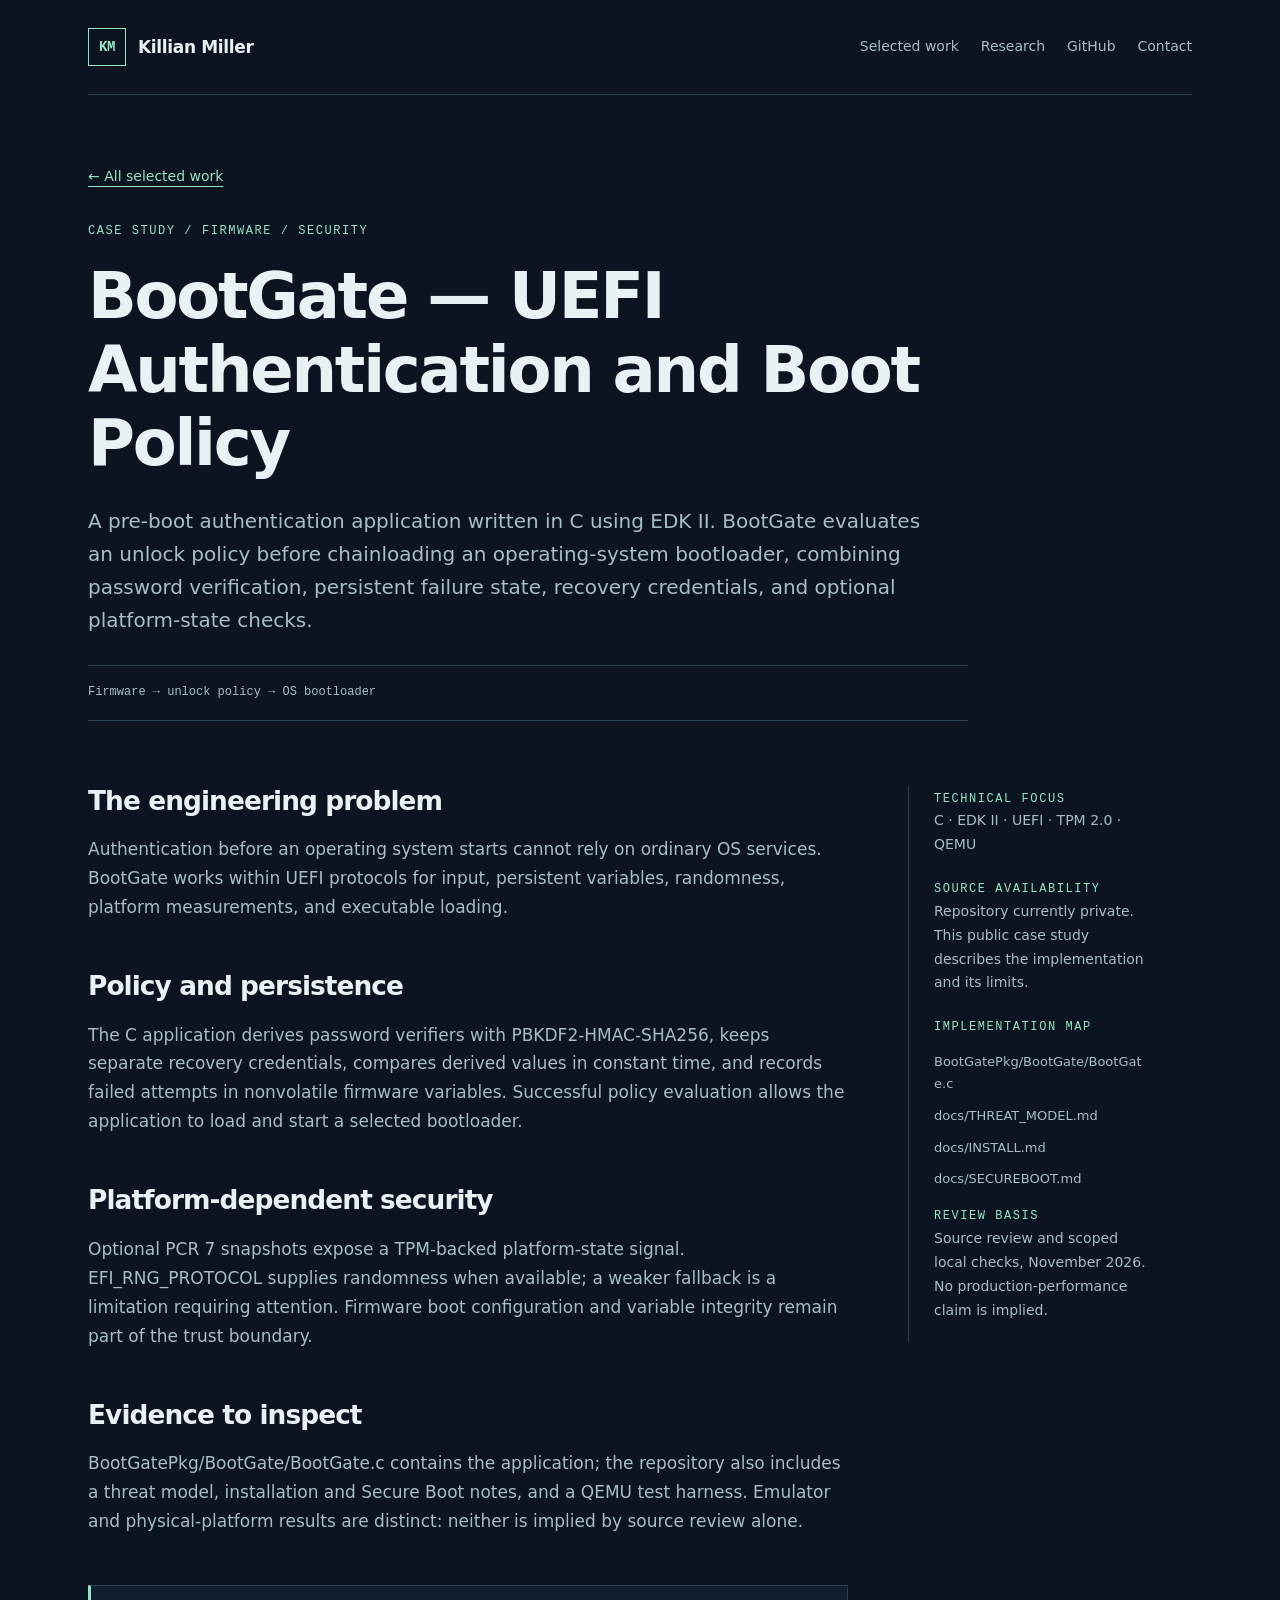
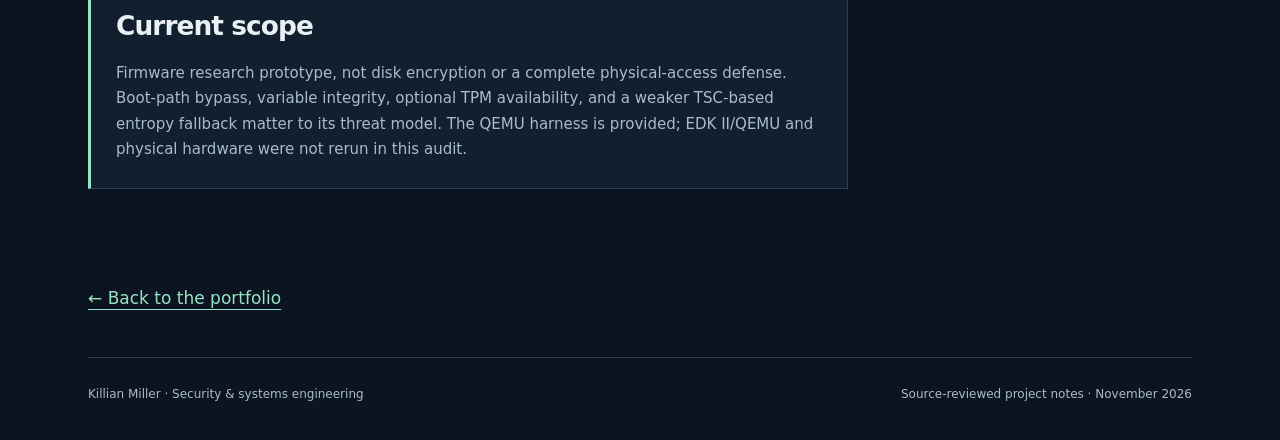
==== projects/bootgate/index.html @ ea05d0ed "Present technical architecture, evidence, and project scope" ====
<!doctype html>
<html lang="en"><head><meta charset="utf-8"><meta name="viewport" content="width=device-width, initial-scale=1"><title>BootGate — UEFI Authentication and Boot Policy | Killian Miller</title><meta name="description" content="UEFI pre-boot authentication research with PBKDF2, persistent lockout state, recovery credentials, and optional TPM PCR checks."><meta name="theme-color" content="#0b1420"><link rel="canonical" href="https://kmiller.dev/projects/bootgate/"><meta property="og:type" content="website"><meta property="og:title" content="BootGate — UEFI Authentication and Boot Policy | Killian Miller"><meta property="og:description" content="UEFI pre-boot authentication research with PBKDF2, persistent lockout state, recovery credentials, and optional TPM PCR checks."><meta property="og:url" content="https://kmiller.dev/projects/bootgate/"><link rel="icon" href="/favicon.svg" type="image/svg+xml"><link rel="stylesheet" href="/styles.css"></head>
<body><a class="skip" href="#main">Skip to content</a><div class="wrap"><header class="top"><a class="brand" href="/" aria-label="Killian Miller home"><span class="mark" aria-hidden="true">KM</span>Killian Miller</a><nav class="nav" aria-label="Main navigation"><a href="/#work">Selected work</a><a href="/#research">Research</a><a href="https://github.com/KillianM00">GitHub</a><a href="/#contact">Contact</a></nav></header><main id="main"><header class="article-head"><a class="back" href="/#work">← All selected work</a><p class="eyebrow" style="margin-top:32px">Case study / Firmware / security</p><h1>BootGate — UEFI Authentication and Boot Policy</h1><p class="lede">A pre-boot authentication application written in C using EDK II. BootGate evaluates an unlock policy before chainloading an operating-system bootloader, combining password verification, persistent failure state, recovery credentials, and optional platform-state checks.</p><div class="flow">Firmware → unlock policy → OS bootloader</div></header><div class="article-layout"><article class="article-body"><section><h2>The engineering problem</h2><p>Authentication before an operating system starts cannot rely on ordinary OS services. BootGate works within UEFI protocols for input, persistent variables, randomness, platform measurements, and executable loading.</p></section><section><h2>Policy and persistence</h2><p>The C application derives password verifiers with PBKDF2-HMAC-SHA256, keeps separate recovery credentials, compares derived values in constant time, and records failed attempts in nonvolatile firmware variables. Successful policy evaluation allows the application to load and start a selected bootloader.</p></section><section><h2>Platform-dependent security</h2><p>Optional PCR 7 snapshots expose a TPM-backed platform-state signal. EFI_RNG_PROTOCOL supplies randomness when available; a weaker fallback is a limitation requiring attention. Firmware boot configuration and variable integrity remain part of the trust boundary.</p></section><section><h2>Evidence to inspect</h2><p>BootGatePkg/BootGate/BootGate.c contains the application; the repository also includes a threat model, installation and Secure Boot notes, and a QEMU test harness. Emulator and physical-platform results are distinct: neither is implied by source review alone.</p></section><div class="scope"><h2>Current scope</h2><p>Firmware research prototype, not disk encryption or a complete physical-access defense. Boot-path bypass, variable integrity, optional TPM availability, and a weaker TSC-based entropy fallback matter to its threat model. The QEMU harness is provided; EDK II/QEMU and physical hardware were not rerun in this audit.</p></div></article><aside class="article-aside" aria-label="Project facts"><span class="label">Technical focus</span><p>C · EDK II · UEFI · TPM 2.0 · QEMU</p><span class="label">Source availability</span><p>Repository currently private. This public case study describes the implementation and its limits.</p><span class="label">Implementation map</span><ul><li>BootGatePkg/BootGate/BootGate.c</li><li>docs/THREAT_MODEL.md</li><li>docs/INSTALL.md</li><li>docs/SECUREBOOT.md</li></ul><span class="label">Review basis</span><p>Source review and scoped local checks, November 2026. No production-performance claim is implied.</p></aside></div><p class="case-footer"><a href="/#work">← Back to the portfolio</a></p></main><footer class="footer"><span>Killian Miller · Security &amp; systems engineering</span><span>Source-reviewed project notes · November 2026</span></footer></div></body></html>
---- styles.css ----
:root{color-scheme:dark;--bg:#0b1420;--panel:#111f2e;--panel2:#152637;--ink:#eaf1f5;--muted:#a9bccb;--line:#2b4052;--accent:#98e3c3;--max:1160px}
*{box-sizing:border-box}html{scroll-behavior:smooth;scroll-padding-top:2rem}body{margin:0;background:var(--bg);color:var(--ink);font:17px/1.7 system-ui,-apple-system,BlinkMacSystemFont,"Segoe UI",sans-serif}a{color:var(--accent);text-decoration-thickness:1px;text-underline-offset:5px}a:hover{color:#fff}a:focus-visible{outline:3px solid var(--accent);outline-offset:6px;border-radius:2px}p{margin:0 0 1.2rem}h1,h2,h3{line-height:1.15;letter-spacing:-.035em;margin:0 0 1.2rem;font-weight:650}h1{font-size:clamp(3.1rem,6.7vw,5.7rem)}h2{font-size:clamp(2rem,3.6vw,3rem)}h3{font-size:1.65rem}ul{padding-left:1.3rem}li+li{margin-top:.6rem}.wrap{max-width:var(--max);margin:auto;padding:0 28px}.skip{position:absolute;top:-100px;left:20px;background:var(--accent);color:var(--bg);padding:12px;z-index:2}.skip:focus{top:12px}.top{display:flex;justify-content:space-between;align-items:center;gap:24px;padding:28px 0;border-bottom:1px solid var(--line)}.brand{display:flex;align-items:center;gap:12px;font-weight:650;color:var(--ink);text-decoration:none;letter-spacing:-.02em}.mark{display:grid;place-items:center;width:38px;height:38px;border:1px solid var(--accent);color:var(--accent);font:600 14px ui-monospace,monospace}.nav{display:flex;flex-wrap:wrap;gap:22px;font-size:14px}.nav a{color:var(--muted);text-decoration:none}.eyebrow,.number,.label{font:500 12px/1.6 ui-monospace,SFMono-Regular,Consolas,monospace;text-transform:uppercase;letter-spacing:.13em;color:var(--accent)}.hero{padding:88px 0 76px;display:grid;grid-template-columns:1fr 300px;gap:56px;align-items:center}.hero h1 span{color:var(--accent)}.lede{font-size:20px;line-height:1.65;max-width:690px;color:var(--muted);margin:24px 0 28px}.actions{display:flex;gap:24px;align-items:center;flex-wrap:wrap;font-size:15px}.button{display:inline-block;background:var(--accent);color:var(--bg);padding:11px 20px;text-decoration:none;border-radius:4px;font-weight:650}.button:hover{background:#c1f5dd;color:var(--bg)}.focus{border-left:1px solid var(--line);padding:10px 0 10px 28px}.focus p{font-size:14px;color:var(--muted);margin:16px 0 0}.focus strong{color:var(--ink);display:block;font-size:16px;font-weight:550}.strip{display:flex;gap:12px 30px;flex-wrap:wrap;padding:20px 0;border-top:1px solid var(--line);border-bottom:1px solid var(--line);font:13px/1.5 ui-monospace,monospace;color:var(--muted)}section{padding:70px 0 0}.section-top{display:flex;justify-content:space-between;align-items:end;gap:30px;margin-bottom:30px}.section-top h2{margin:8px 0 0}.section-top p{font-size:14px;max-width:320px;color:var(--muted);margin:0}.projects{display:grid;grid-template-columns:1fr 1fr;gap:20px}.card{background:var(--panel);border:1px solid var(--line);padding:30px;display:flex;flex-direction:column;border-radius:6px}.card-top{display:flex;justify-content:space-between;gap:12px;align-items:center;margin-bottom:28px}.pill{font:11px/1.4 ui-monospace,monospace;color:var(--muted);border:1px solid var(--line);border-radius:20px;padding:5px 9px}.card h3{margin-bottom:12px}.card p{color:var(--muted);font-size:15px}.card .stack{font:12px/1.8 ui-monospace,monospace;color:var(--accent);margin:7px 0 25px}.card .more{margin-top:auto;font-size:14px;font-weight:550}.flow{font:12px/1.8 ui-monospace,monospace;color:var(--muted);padding:16px 0;margin-bottom:23px;border-top:1px solid var(--line);border-bottom:1px solid var(--line)}.split{display:grid;grid-template-columns:1fr 1fr;gap:20px}.small{background:transparent;padding:26px}.small h3{font-size:1.35rem}.feature{display:grid;grid-template-columns:1fr 1fr;gap:40px;padding:36px;border:1px solid var(--line);border-radius:6px;background:linear-gradient(115deg,#142a30,var(--panel));align-items:center}.feature p{color:var(--muted);font-size:15px}.feature h3{font-size:2rem}.evidence{padding:22px;border-left:2px solid var(--accent);background:var(--bg)}.evidence p{margin:10px 0 0}.list{border-top:1px solid var(--line)}.row{display:grid;grid-template-columns:220px 1fr 80px;gap:26px;padding:23px 0;border-bottom:1px solid var(--line);align-items:baseline}.row strong{font-size:16px;font-weight:600}.row p{margin:0;color:var(--muted);font-size:14px}.row a{font-size:14px}.research{display:grid;grid-template-columns:1fr 1.5fr;gap:50px;border-top:1px solid var(--line);margin-top:70px;padding-top:42px}.research p{font-size:15px;color:var(--muted)}.contact{padding:65px 0}.contact h2{font-size:2.4rem}.footer{display:flex;justify-content:space-between;gap:20px;flex-wrap:wrap;border-top:1px solid var(--line);padding:26px 0 35px;font-size:12px;color:var(--muted)}.article-head{padding:66px 0 42px;max-width:880px}.article-head h1{font-size:clamp(2.5rem,5vw,4.5rem);margin-top:18px}.article-head .lede{max-width:850px}.article-layout{display:grid;grid-template-columns:minmax(0,760px) 240px;gap:60px;align-items:start}.article-body section{padding:0 0 30px}.article-body h2{font-size:1.65rem}.article-body p{color:var(--muted);font-size:17px}.article-aside{border-left:1px solid var(--line);padding-left:25px;font-size:14px}.article-aside p{color:var(--muted)}.article-aside ul{list-style:none;padding:0;color:var(--muted);font-size:13px;overflow-wrap:anywhere}.scope{border:1px solid var(--line);border-left:3px solid var(--accent);padding:25px;background:var(--panel);margin:0 0 50px}.scope p{margin:0;font-size:15px}.back{font-size:14px}.case-footer{margin:45px 0}.article-body strong{color:var(--ink)}
@media(max-width:850px){.hero{grid-template-columns:1fr;padding:60px 0;gap:35px}.focus{display:grid;grid-template-columns:1fr 1fr;gap:15px}.focus .label{grid-column:1/-1}.focus p{margin:0}.article-layout{grid-template-columns:1fr;gap:20px}.article-aside{border-left:0;border-top:1px solid var(--line);padding:25px 0}.row{grid-template-columns:180px 1fr 65px;gap:18px}.research{gap:30px}}
@media(max-width:600px){.wrap{padding:0 20px}.top{align-items:flex-start;flex-direction:column;gap:18px}.nav{gap:20px}.hero{padding:46px 0}.hero h1{font-size:3rem}.lede{font-size:18px}.focus{padding-left:20px}.projects,.split,.feature,.research{grid-template-columns:1fr}.section-top{align-items:start;flex-direction:column;gap:15px}.section-top p{max-width:100%}.card{padding:24px}.feature{padding:25px;gap:12px}.row{grid-template-columns:1fr 70px;gap:8px}.row p{grid-column:1;grid-row:2}.row a{grid-column:2;grid-row:1}.research{gap:15px}section{padding-top:52px}.contact h2{font-size:2rem}.article-head{padding-top:45px}.article-head h1{font-size:2.5rem}}
@media(prefers-reduced-motion:reduce){html{scroll-behavior:auto}}
@media print{body{background:white;color:#18232d;font-size:11pt}.nav,.actions,.skip,.case-footer{display:none}.wrap{max-width:none;padding:0}.hero{padding:20px 0;grid-template-columns:1fr}.focus{display:none}.card,.feature,.scope,.evidence{background:white;color:#18232d;break-inside:avoid}.card p,.lede,.row p,.research p,.article-body p,.article-aside p,.scope p,.label,.eyebrow,.number,.flow,.stack,.pill,.strip{color:#344a56!important}a{color:#175b47}.projects{gap:15px}.card{padding:18px}section{padding-top:30px}.article-layout{display:block}.article-aside{border:0}.top{padding:10px 0}.footer{color:#344a56}}
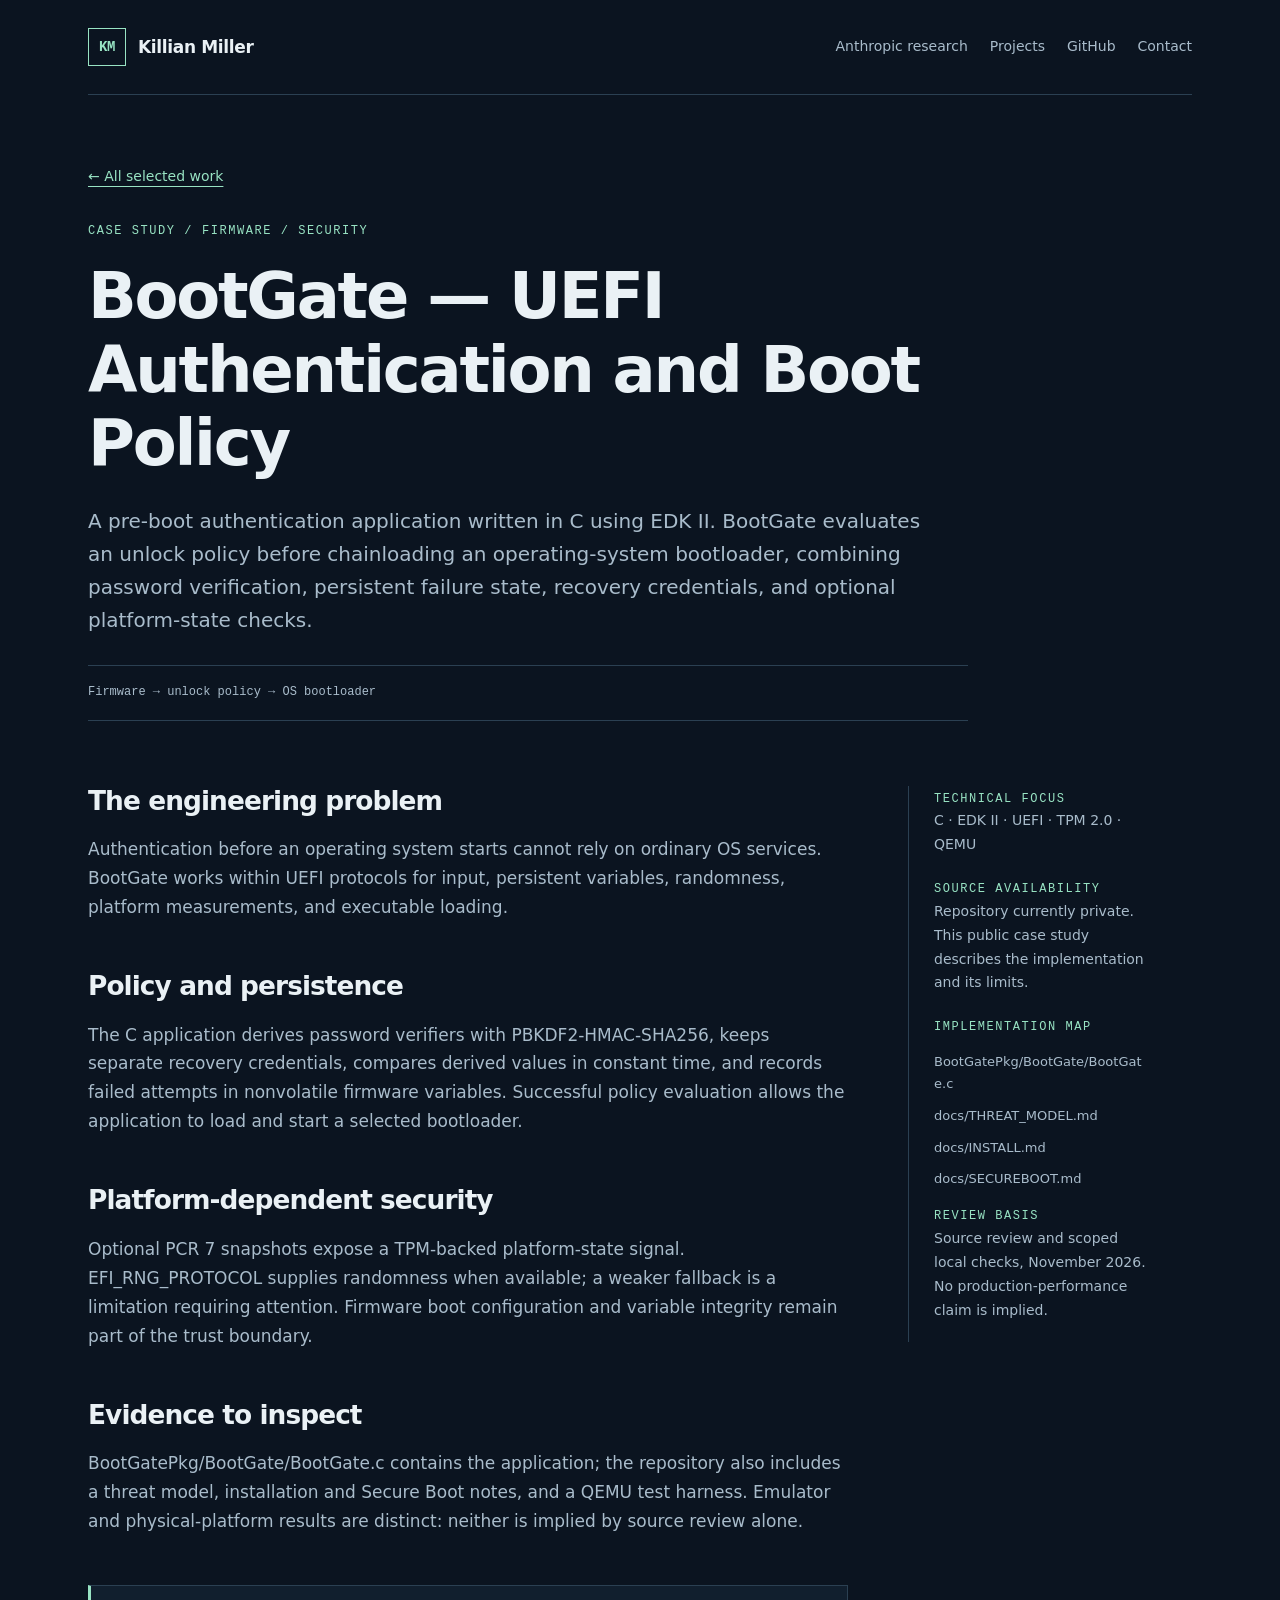
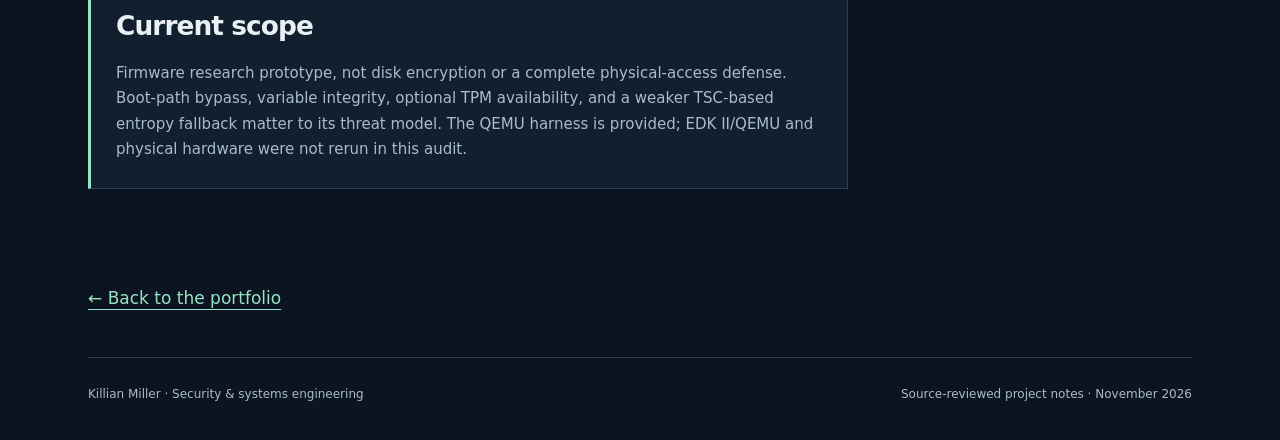
==== commit b015c188: "Feature independent Anthropic security research and disclosure outcome" ====
--- a/projects/bootgate/index.html
+++ b/projects/bootgate/index.html
@@ -1,3 +1,3 @@
 <!doctype html>
 <html lang="en"><head><meta charset="utf-8"><meta name="viewport" content="width=device-width, initial-scale=1"><title>BootGate — UEFI Authentication and Boot Policy | Killian Miller</title><meta name="description" content="UEFI pre-boot authentication research with PBKDF2, persistent lockout state, recovery credentials, and optional TPM PCR checks."><meta name="theme-color" content="#0b1420"><link rel="canonical" href="https://kmiller.dev/projects/bootgate/"><meta property="og:type" content="website"><meta property="og:title" content="BootGate — UEFI Authentication and Boot Policy | Killian Miller"><meta property="og:description" content="UEFI pre-boot authentication research with PBKDF2, persistent lockout state, recovery credentials, and optional TPM PCR checks."><meta property="og:url" content="https://kmiller.dev/projects/bootgate/"><link rel="icon" href="/favicon.svg" type="image/svg+xml"><link rel="stylesheet" href="/styles.css"></head>
-<body><a class="skip" href="#main">Skip to content</a><div class="wrap"><header class="top"><a class="brand" href="/" aria-label="Killian Miller home"><span class="mark" aria-hidden="true">KM</span>Killian Miller</a><nav class="nav" aria-label="Main navigation"><a href="/#work">Selected work</a><a href="/#research">Research</a><a href="https://github.com/KillianM00">GitHub</a><a href="/#contact">Contact</a></nav></header><main id="main"><header class="article-head"><a class="back" href="/#work">← All selected work</a><p class="eyebrow" style="margin-top:32px">Case study / Firmware / security</p><h1>BootGate — UEFI Authentication and Boot Policy</h1><p class="lede">A pre-boot authentication application written in C using EDK II. BootGate evaluates an unlock policy before chainloading an operating-system bootloader, combining password verification, persistent failure state, recovery credentials, and optional platform-state checks.</p><div class="flow">Firmware → unlock policy → OS bootloader</div></header><div class="article-layout"><article class="article-body"><section><h2>The engineering problem</h2><p>Authentication before an operating system starts cannot rely on ordinary OS services. BootGate works within UEFI protocols for input, persistent variables, randomness, platform measurements, and executable loading.</p></section><section><h2>Policy and persistence</h2><p>The C application derives password verifiers with PBKDF2-HMAC-SHA256, keeps separate recovery credentials, compares derived values in constant time, and records failed attempts in nonvolatile firmware variables. Successful policy evaluation allows the application to load and start a selected bootloader.</p></section><section><h2>Platform-dependent security</h2><p>Optional PCR 7 snapshots expose a TPM-backed platform-state signal. EFI_RNG_PROTOCOL supplies randomness when available; a weaker fallback is a limitation requiring attention. Firmware boot configuration and variable integrity remain part of the trust boundary.</p></section><section><h2>Evidence to inspect</h2><p>BootGatePkg/BootGate/BootGate.c contains the application; the repository also includes a threat model, installation and Secure Boot notes, and a QEMU test harness. Emulator and physical-platform results are distinct: neither is implied by source review alone.</p></section><div class="scope"><h2>Current scope</h2><p>Firmware research prototype, not disk encryption or a complete physical-access defense. Boot-path bypass, variable integrity, optional TPM availability, and a weaker TSC-based entropy fallback matter to its threat model. The QEMU harness is provided; EDK II/QEMU and physical hardware were not rerun in this audit.</p></div></article><aside class="article-aside" aria-label="Project facts"><span class="label">Technical focus</span><p>C · EDK II · UEFI · TPM 2.0 · QEMU</p><span class="label">Source availability</span><p>Repository currently private. This public case study describes the implementation and its limits.</p><span class="label">Implementation map</span><ul><li>BootGatePkg/BootGate/BootGate.c</li><li>docs/THREAT_MODEL.md</li><li>docs/INSTALL.md</li><li>docs/SECUREBOOT.md</li></ul><span class="label">Review basis</span><p>Source review and scoped local checks, November 2026. No production-performance claim is implied.</p></aside></div><p class="case-footer"><a href="/#work">← Back to the portfolio</a></p></main><footer class="footer"><span>Killian Miller · Security &amp; systems engineering</span><span>Source-reviewed project notes · November 2026</span></footer></div></body></html>
+<body><a class="skip" href="#main">Skip to content</a><div class="wrap"><header class="top"><a class="brand" href="/" aria-label="Killian Miller home"><span class="mark" aria-hidden="true">KM</span>Killian Miller</a><nav class="nav" aria-label="Main navigation"><a href="/#research">Anthropic research</a><a href="/#work">Projects</a><a href="https://github.com/KillianM00">GitHub</a><a href="/#contact">Contact</a></nav></header><main id="main"><header class="article-head"><a class="back" href="/#work">← All selected work</a><p class="eyebrow" style="margin-top:32px">Case study / Firmware / security</p><h1>BootGate — UEFI Authentication and Boot Policy</h1><p class="lede">A pre-boot authentication application written in C using EDK II. BootGate evaluates an unlock policy before chainloading an operating-system bootloader, combining password verification, persistent failure state, recovery credentials, and optional platform-state checks.</p><div class="flow">Firmware → unlock policy → OS bootloader</div></header><div class="article-layout"><article class="article-body"><section><h2>The engineering problem</h2><p>Authentication before an operating system starts cannot rely on ordinary OS services. BootGate works within UEFI protocols for input, persistent variables, randomness, platform measurements, and executable loading.</p></section><section><h2>Policy and persistence</h2><p>The C application derives password verifiers with PBKDF2-HMAC-SHA256, keeps separate recovery credentials, compares derived values in constant time, and records failed attempts in nonvolatile firmware variables. Successful policy evaluation allows the application to load and start a selected bootloader.</p></section><section><h2>Platform-dependent security</h2><p>Optional PCR 7 snapshots expose a TPM-backed platform-state signal. EFI_RNG_PROTOCOL supplies randomness when available; a weaker fallback is a limitation requiring attention. Firmware boot configuration and variable integrity remain part of the trust boundary.</p></section><section><h2>Evidence to inspect</h2><p>BootGatePkg/BootGate/BootGate.c contains the application; the repository also includes a threat model, installation and Secure Boot notes, and a QEMU test harness. Emulator and physical-platform results are distinct: neither is implied by source review alone.</p></section><div class="scope"><h2>Current scope</h2><p>Firmware research prototype, not disk encryption or a complete physical-access defense. Boot-path bypass, variable integrity, optional TPM availability, and a weaker TSC-based entropy fallback matter to its threat model. The QEMU harness is provided; EDK II/QEMU and physical hardware were not rerun in this audit.</p></div></article><aside class="article-aside" aria-label="Project facts"><span class="label">Technical focus</span><p>C · EDK II · UEFI · TPM 2.0 · QEMU</p><span class="label">Source availability</span><p>Repository currently private. This public case study describes the implementation and its limits.</p><span class="label">Implementation map</span><ul><li>BootGatePkg/BootGate/BootGate.c</li><li>docs/THREAT_MODEL.md</li><li>docs/INSTALL.md</li><li>docs/SECUREBOOT.md</li></ul><span class="label">Review basis</span><p>Source review and scoped local checks, November 2026. No production-performance claim is implied.</p></aside></div><p class="case-footer"><a href="/#work">← Back to the portfolio</a></p></main><footer class="footer"><span>Killian Miller · Security &amp; systems engineering</span><span>Source-reviewed project notes · November 2026</span></footer></div></body></html>
--- a/styles.css
+++ b/styles.css
@@ -4,3 +4,8 @@
 @media(max-width:600px){.wrap{padding:0 20px}.top{align-items:flex-start;flex-direction:column;gap:18px}.nav{gap:20px}.hero{padding:46px 0}.hero h1{font-size:3rem}.lede{font-size:18px}.focus{padding-left:20px}.projects,.split,.feature,.research{grid-template-columns:1fr}.section-top{align-items:start;flex-direction:column;gap:15px}.section-top p{max-width:100%}.card{padding:24px}.feature{padding:25px;gap:12px}.row{grid-template-columns:1fr 70px;gap:8px}.row p{grid-column:1;grid-row:2}.row a{grid-column:2;grid-row:1}.research{gap:15px}section{padding-top:52px}.contact h2{font-size:2rem}.article-head{padding-top:45px}.article-head h1{font-size:2.5rem}}
 @media(prefers-reduced-motion:reduce){html{scroll-behavior:auto}}
 @media print{body{background:white;color:#18232d;font-size:11pt}.nav,.actions,.skip,.case-footer{display:none}.wrap{max-width:none;padding:0}.hero{padding:20px 0;grid-template-columns:1fr}.focus{display:none}.card,.feature,.scope,.evidence{background:white;color:#18232d;break-inside:avoid}.card p,.lede,.row p,.research p,.article-body p,.article-aside p,.scope p,.label,.eyebrow,.number,.flow,.stack,.pill,.strip{color:#344a56!important}a{color:#175b47}.projects{gap:15px}.card{padding:18px}section{padding-top:30px}.article-layout{display:block}.article-aside{border:0}.top{padding:10px 0}.footer{color:#344a56}}
+
+.research-feature{padding-top:54px}.disclosure-feature{display:grid;grid-template-columns:minmax(0,1.4fr) minmax(0,1fr);gap:44px;padding:40px;border:1px solid #45675c;border-top:3px solid var(--accent);border-radius:6px;background:linear-gradient(120deg,#142a2b,var(--panel));align-items:center}.disclosure-feature h3{font-size:clamp(1.8rem,3vw,2.5rem);max-width:580px}.disclosure-feature p{color:var(--muted);font-size:16px}.disclosure-feature .eyebrow{font-size:12px;color:var(--accent)}.disclosure-feature .research-skills{font:12px/1.9 ui-monospace,monospace;color:var(--accent);margin:22px 0}.disclosure-feature .more{font-size:15px;font-weight:600}.recognition{padding:28px;background:var(--bg);border-left:2px solid var(--accent)}.recognition p{color:var(--ink);font-size:21px;line-height:1.5;margin:15px 0}.recognition .recognition-detail{font-size:13px;color:var(--muted);margin-bottom:0}.research-result{margin:0 0 36px;padding:28px;border-left:3px solid var(--accent);background:var(--panel)}.research-result h2{font-size:1.5rem}.research-result p{margin:0;color:var(--ink)}.article-body li{color:var(--muted)}
+@media(max-width:850px){.disclosure-feature{grid-template-columns:1fr;gap:28px}.recognition{padding:24px}.recognition p{font-size:19px}}
+@media(max-width:600px){.disclosure-feature{padding:24px;gap:24px}.research-feature{padding-top:45px}.disclosure-feature h3{font-size:1.8rem}.recognition{padding:20px}.recognition p{font-size:18px}.research-result{padding:22px}}
+@media print{.disclosure-feature,.recognition,.research-result{background:white;break-inside:avoid}.disclosure-feature p,.recognition p,.research-result p,.article-body li{color:#344a56}.disclosure-feature{padding:22px;gap:25px}.disclosure-feature h3{font-size:1.5rem}.recognition p{font-size:15px}}
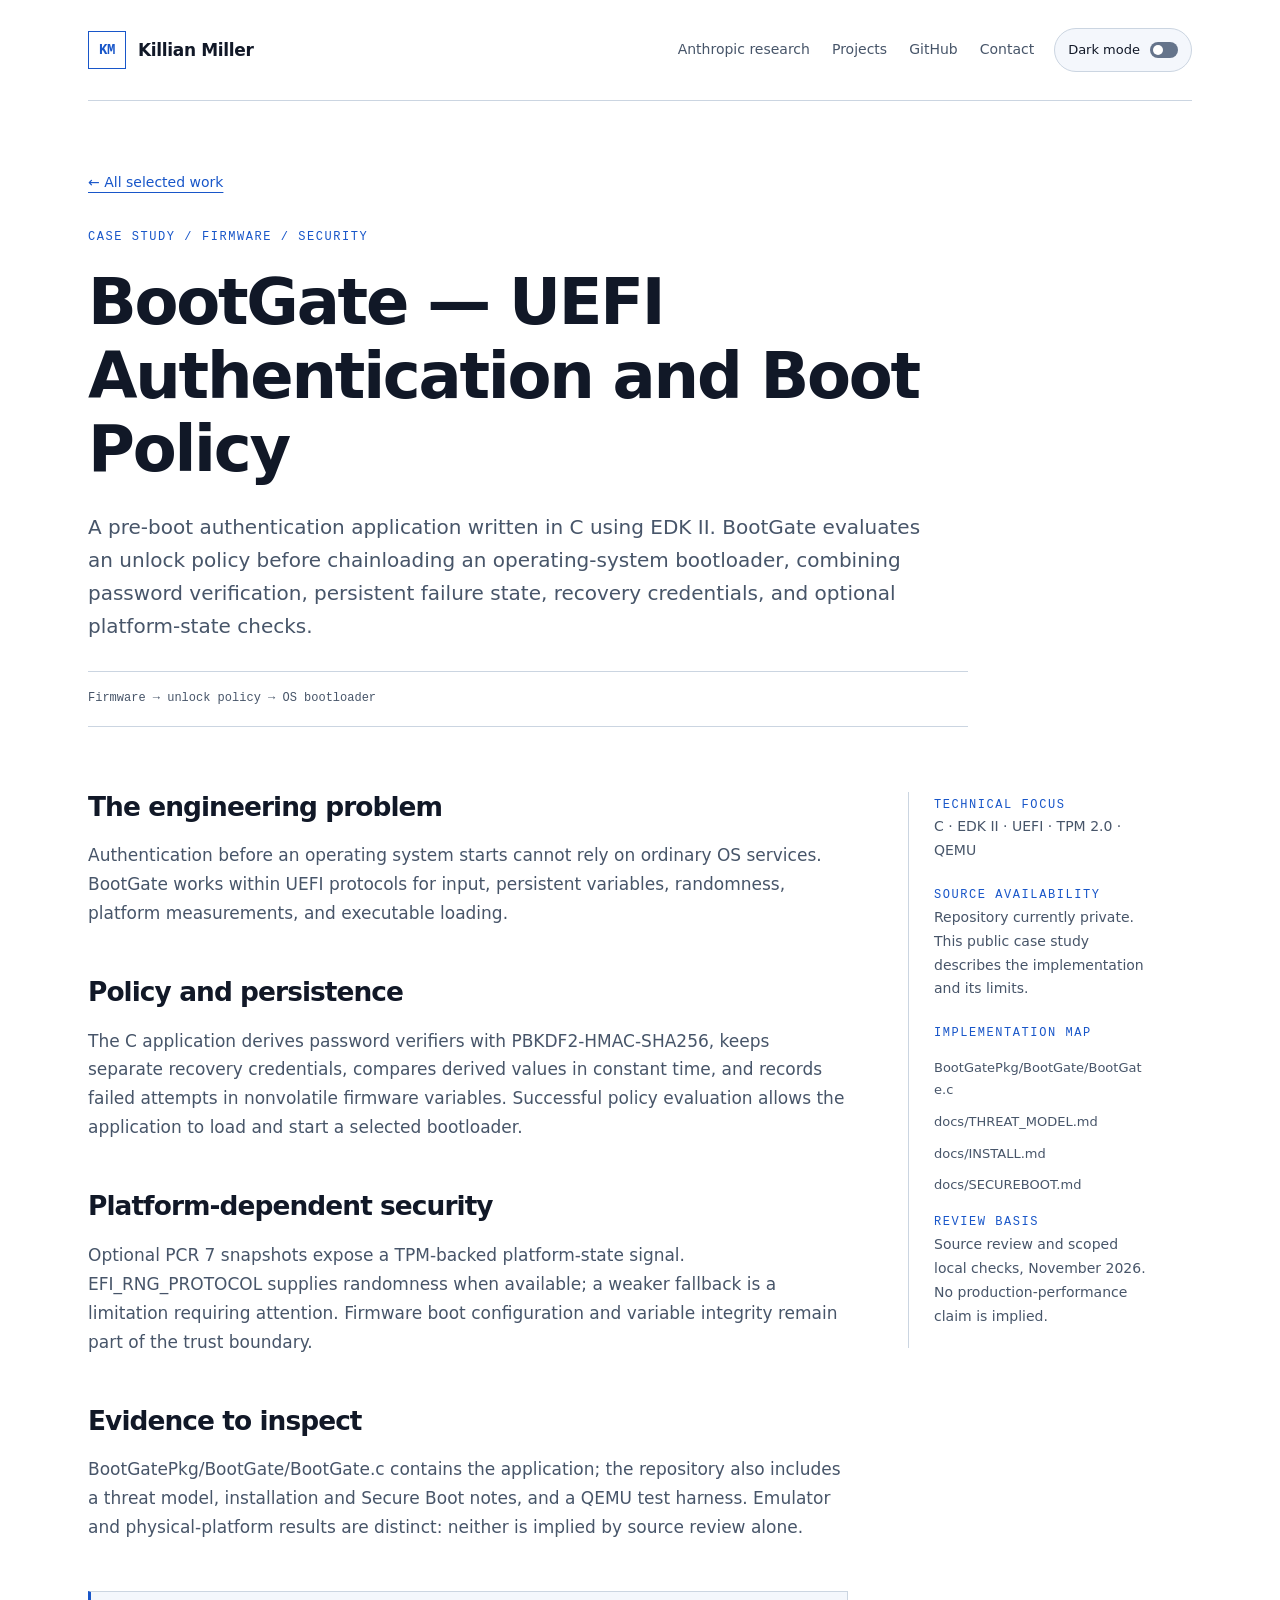
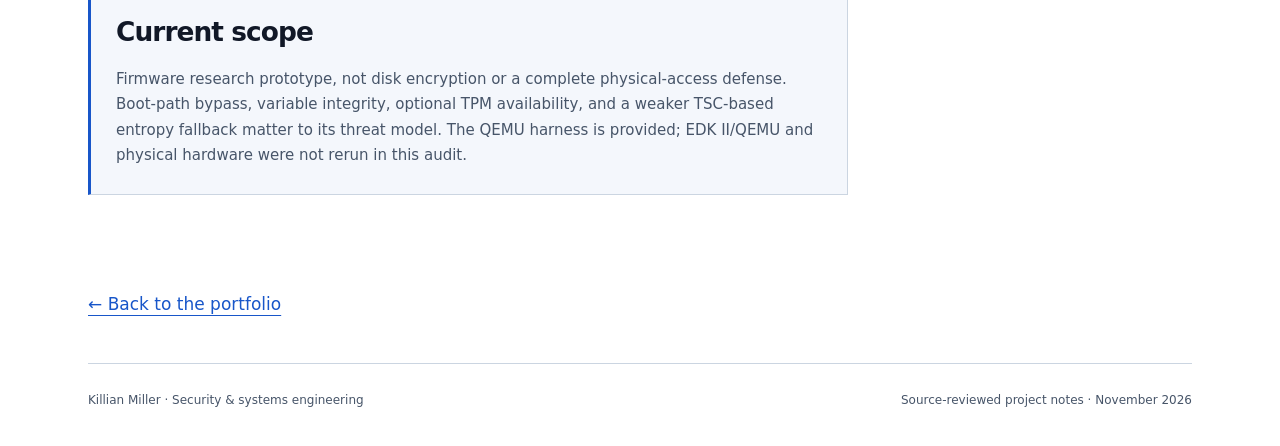
==== commit d5812bad: "Add white and blue theme with persistent accessible dark mode" ====
--- a/projects/bootgate/index.html
+++ b/projects/bootgate/index.html
@@ -1,3 +1,3 @@
 <!doctype html>
-<html lang="en"><head><meta charset="utf-8"><meta name="viewport" content="width=device-width, initial-scale=1"><title>BootGate — UEFI Authentication and Boot Policy | Killian Miller</title><meta name="description" content="UEFI pre-boot authentication research with PBKDF2, persistent lockout state, recovery credentials, and optional TPM PCR checks."><meta name="theme-color" content="#0b1420"><link rel="canonical" href="https://kmiller.dev/projects/bootgate/"><meta property="og:type" content="website"><meta property="og:title" content="BootGate — UEFI Authentication and Boot Policy | Killian Miller"><meta property="og:description" content="UEFI pre-boot authentication research with PBKDF2, persistent lockout state, recovery credentials, and optional TPM PCR checks."><meta property="og:url" content="https://kmiller.dev/projects/bootgate/"><link rel="icon" href="/favicon.svg" type="image/svg+xml"><link rel="stylesheet" href="/styles.css"></head>
-<body><a class="skip" href="#main">Skip to content</a><div class="wrap"><header class="top"><a class="brand" href="/" aria-label="Killian Miller home"><span class="mark" aria-hidden="true">KM</span>Killian Miller</a><nav class="nav" aria-label="Main navigation"><a href="/#research">Anthropic research</a><a href="/#work">Projects</a><a href="https://github.com/KillianM00">GitHub</a><a href="/#contact">Contact</a></nav></header><main id="main"><header class="article-head"><a class="back" href="/#work">← All selected work</a><p class="eyebrow" style="margin-top:32px">Case study / Firmware / security</p><h1>BootGate — UEFI Authentication and Boot Policy</h1><p class="lede">A pre-boot authentication application written in C using EDK II. BootGate evaluates an unlock policy before chainloading an operating-system bootloader, combining password verification, persistent failure state, recovery credentials, and optional platform-state checks.</p><div class="flow">Firmware → unlock policy → OS bootloader</div></header><div class="article-layout"><article class="article-body"><section><h2>The engineering problem</h2><p>Authentication before an operating system starts cannot rely on ordinary OS services. BootGate works within UEFI protocols for input, persistent variables, randomness, platform measurements, and executable loading.</p></section><section><h2>Policy and persistence</h2><p>The C application derives password verifiers with PBKDF2-HMAC-SHA256, keeps separate recovery credentials, compares derived values in constant time, and records failed attempts in nonvolatile firmware variables. Successful policy evaluation allows the application to load and start a selected bootloader.</p></section><section><h2>Platform-dependent security</h2><p>Optional PCR 7 snapshots expose a TPM-backed platform-state signal. EFI_RNG_PROTOCOL supplies randomness when available; a weaker fallback is a limitation requiring attention. Firmware boot configuration and variable integrity remain part of the trust boundary.</p></section><section><h2>Evidence to inspect</h2><p>BootGatePkg/BootGate/BootGate.c contains the application; the repository also includes a threat model, installation and Secure Boot notes, and a QEMU test harness. Emulator and physical-platform results are distinct: neither is implied by source review alone.</p></section><div class="scope"><h2>Current scope</h2><p>Firmware research prototype, not disk encryption or a complete physical-access defense. Boot-path bypass, variable integrity, optional TPM availability, and a weaker TSC-based entropy fallback matter to its threat model. The QEMU harness is provided; EDK II/QEMU and physical hardware were not rerun in this audit.</p></div></article><aside class="article-aside" aria-label="Project facts"><span class="label">Technical focus</span><p>C · EDK II · UEFI · TPM 2.0 · QEMU</p><span class="label">Source availability</span><p>Repository currently private. This public case study describes the implementation and its limits.</p><span class="label">Implementation map</span><ul><li>BootGatePkg/BootGate/BootGate.c</li><li>docs/THREAT_MODEL.md</li><li>docs/INSTALL.md</li><li>docs/SECUREBOOT.md</li></ul><span class="label">Review basis</span><p>Source review and scoped local checks, November 2026. No production-performance claim is implied.</p></aside></div><p class="case-footer"><a href="/#work">← Back to the portfolio</a></p></main><footer class="footer"><span>Killian Miller · Security &amp; systems engineering</span><span>Source-reviewed project notes · November 2026</span></footer></div></body></html>
+<html lang="en"><head><meta charset="utf-8"><meta name="viewport" content="width=device-width, initial-scale=1"><title>BootGate — UEFI Authentication and Boot Policy | Killian Miller</title><meta name="description" content="UEFI pre-boot authentication research with PBKDF2, persistent lockout state, recovery credentials, and optional TPM PCR checks."><meta name="theme-color" content="#ffffff"><link rel="canonical" href="https://kmiller.dev/projects/bootgate/"><meta property="og:type" content="website"><meta property="og:title" content="BootGate — UEFI Authentication and Boot Policy | Killian Miller"><meta property="og:description" content="UEFI pre-boot authentication research with PBKDF2, persistent lockout state, recovery credentials, and optional TPM PCR checks."><meta property="og:url" content="https://kmiller.dev/projects/bootgate/"><link rel="icon" href="/favicon.svg" type="image/svg+xml"><script src="/theme.js?v=1"></script><link rel="stylesheet" href="/styles.css?v=20261103-blue"></head>
+<body><a class="skip" href="#main">Skip to content</a><div class="wrap"><header class="top"><a class="brand" href="/" aria-label="Killian Miller home"><span class="mark" aria-hidden="true">KM</span>Killian Miller</a><div class="header-tools"><nav class="nav" aria-label="Main navigation"><a href="/#research">Anthropic research</a><a href="/#work">Projects</a><a href="https://github.com/KillianM00">GitHub</a><a href="/#contact">Contact</a></nav><button class="theme-toggle" type="button" data-theme-toggle aria-pressed="false" hidden><span>Dark mode</span><span class="theme-switch" aria-hidden="true"></span></button></div></header><main id="main"><header class="article-head"><a class="back" href="/#work">← All selected work</a><p class="eyebrow" style="margin-top:32px">Case study / Firmware / security</p><h1>BootGate — UEFI Authentication and Boot Policy</h1><p class="lede">A pre-boot authentication application written in C using EDK II. BootGate evaluates an unlock policy before chainloading an operating-system bootloader, combining password verification, persistent failure state, recovery credentials, and optional platform-state checks.</p><div class="flow">Firmware → unlock policy → OS bootloader</div></header><div class="article-layout"><article class="article-body"><section><h2>The engineering problem</h2><p>Authentication before an operating system starts cannot rely on ordinary OS services. BootGate works within UEFI protocols for input, persistent variables, randomness, platform measurements, and executable loading.</p></section><section><h2>Policy and persistence</h2><p>The C application derives password verifiers with PBKDF2-HMAC-SHA256, keeps separate recovery credentials, compares derived values in constant time, and records failed attempts in nonvolatile firmware variables. Successful policy evaluation allows the application to load and start a selected bootloader.</p></section><section><h2>Platform-dependent security</h2><p>Optional PCR 7 snapshots expose a TPM-backed platform-state signal. EFI_RNG_PROTOCOL supplies randomness when available; a weaker fallback is a limitation requiring attention. Firmware boot configuration and variable integrity remain part of the trust boundary.</p></section><section><h2>Evidence to inspect</h2><p>BootGatePkg/BootGate/BootGate.c contains the application; the repository also includes a threat model, installation and Secure Boot notes, and a QEMU test harness. Emulator and physical-platform results are distinct: neither is implied by source review alone.</p></section><div class="scope"><h2>Current scope</h2><p>Firmware research prototype, not disk encryption or a complete physical-access defense. Boot-path bypass, variable integrity, optional TPM availability, and a weaker TSC-based entropy fallback matter to its threat model. The QEMU harness is provided; EDK II/QEMU and physical hardware were not rerun in this audit.</p></div></article><aside class="article-aside" aria-label="Project facts"><span class="label">Technical focus</span><p>C · EDK II · UEFI · TPM 2.0 · QEMU</p><span class="label">Source availability</span><p>Repository currently private. This public case study describes the implementation and its limits.</p><span class="label">Implementation map</span><ul><li>BootGatePkg/BootGate/BootGate.c</li><li>docs/THREAT_MODEL.md</li><li>docs/INSTALL.md</li><li>docs/SECUREBOOT.md</li></ul><span class="label">Review basis</span><p>Source review and scoped local checks, November 2026. No production-performance claim is implied.</p></aside></div><p class="case-footer"><a href="/#work">← Back to the portfolio</a></p></main><footer class="footer"><span>Killian Miller · Security &amp; systems engineering</span><span>Source-reviewed project notes · November 2026</span></footer></div></body></html>
--- a/styles.css
+++ b/styles.css
@@ -1,11 +1,123 @@
-:root{color-scheme:dark;--bg:#0b1420;--panel:#111f2e;--panel2:#152637;--ink:#eaf1f5;--muted:#a9bccb;--line:#2b4052;--accent:#98e3c3;--max:1160px}
-*{box-sizing:border-box}html{scroll-behavior:smooth;scroll-padding-top:2rem}body{margin:0;background:var(--bg);color:var(--ink);font:17px/1.7 system-ui,-apple-system,BlinkMacSystemFont,"Segoe UI",sans-serif}a{color:var(--accent);text-decoration-thickness:1px;text-underline-offset:5px}a:hover{color:#fff}a:focus-visible{outline:3px solid var(--accent);outline-offset:6px;border-radius:2px}p{margin:0 0 1.2rem}h1,h2,h3{line-height:1.15;letter-spacing:-.035em;margin:0 0 1.2rem;font-weight:650}h1{font-size:clamp(3.1rem,6.7vw,5.7rem)}h2{font-size:clamp(2rem,3.6vw,3rem)}h3{font-size:1.65rem}ul{padding-left:1.3rem}li+li{margin-top:.6rem}.wrap{max-width:var(--max);margin:auto;padding:0 28px}.skip{position:absolute;top:-100px;left:20px;background:var(--accent);color:var(--bg);padding:12px;z-index:2}.skip:focus{top:12px}.top{display:flex;justify-content:space-between;align-items:center;gap:24px;padding:28px 0;border-bottom:1px solid var(--line)}.brand{display:flex;align-items:center;gap:12px;font-weight:650;color:var(--ink);text-decoration:none;letter-spacing:-.02em}.mark{display:grid;place-items:center;width:38px;height:38px;border:1px solid var(--accent);color:var(--accent);font:600 14px ui-monospace,monospace}.nav{display:flex;flex-wrap:wrap;gap:22px;font-size:14px}.nav a{color:var(--muted);text-decoration:none}.eyebrow,.number,.label{font:500 12px/1.6 ui-monospace,SFMono-Regular,Consolas,monospace;text-transform:uppercase;letter-spacing:.13em;color:var(--accent)}.hero{padding:88px 0 76px;display:grid;grid-template-columns:1fr 300px;gap:56px;align-items:center}.hero h1 span{color:var(--accent)}.lede{font-size:20px;line-height:1.65;max-width:690px;color:var(--muted);margin:24px 0 28px}.actions{display:flex;gap:24px;align-items:center;flex-wrap:wrap;font-size:15px}.button{display:inline-block;background:var(--accent);color:var(--bg);padding:11px 20px;text-decoration:none;border-radius:4px;font-weight:650}.button:hover{background:#c1f5dd;color:var(--bg)}.focus{border-left:1px solid var(--line);padding:10px 0 10px 28px}.focus p{font-size:14px;color:var(--muted);margin:16px 0 0}.focus strong{color:var(--ink);display:block;font-size:16px;font-weight:550}.strip{display:flex;gap:12px 30px;flex-wrap:wrap;padding:20px 0;border-top:1px solid var(--line);border-bottom:1px solid var(--line);font:13px/1.5 ui-monospace,monospace;color:var(--muted)}section{padding:70px 0 0}.section-top{display:flex;justify-content:space-between;align-items:end;gap:30px;margin-bottom:30px}.section-top h2{margin:8px 0 0}.section-top p{font-size:14px;max-width:320px;color:var(--muted);margin:0}.projects{display:grid;grid-template-columns:1fr 1fr;gap:20px}.card{background:var(--panel);border:1px solid var(--line);padding:30px;display:flex;flex-direction:column;border-radius:6px}.card-top{display:flex;justify-content:space-between;gap:12px;align-items:center;margin-bottom:28px}.pill{font:11px/1.4 ui-monospace,monospace;color:var(--muted);border:1px solid var(--line);border-radius:20px;padding:5px 9px}.card h3{margin-bottom:12px}.card p{color:var(--muted);font-size:15px}.card .stack{font:12px/1.8 ui-monospace,monospace;color:var(--accent);margin:7px 0 25px}.card .more{margin-top:auto;font-size:14px;font-weight:550}.flow{font:12px/1.8 ui-monospace,monospace;color:var(--muted);padding:16px 0;margin-bottom:23px;border-top:1px solid var(--line);border-bottom:1px solid var(--line)}.split{display:grid;grid-template-columns:1fr 1fr;gap:20px}.small{background:transparent;padding:26px}.small h3{font-size:1.35rem}.feature{display:grid;grid-template-columns:1fr 1fr;gap:40px;padding:36px;border:1px solid var(--line);border-radius:6px;background:linear-gradient(115deg,#142a30,var(--panel));align-items:center}.feature p{color:var(--muted);font-size:15px}.feature h3{font-size:2rem}.evidence{padding:22px;border-left:2px solid var(--accent);background:var(--bg)}.evidence p{margin:10px 0 0}.list{border-top:1px solid var(--line)}.row{display:grid;grid-template-columns:220px 1fr 80px;gap:26px;padding:23px 0;border-bottom:1px solid var(--line);align-items:baseline}.row strong{font-size:16px;font-weight:600}.row p{margin:0;color:var(--muted);font-size:14px}.row a{font-size:14px}.research{display:grid;grid-template-columns:1fr 1.5fr;gap:50px;border-top:1px solid var(--line);margin-top:70px;padding-top:42px}.research p{font-size:15px;color:var(--muted)}.contact{padding:65px 0}.contact h2{font-size:2.4rem}.footer{display:flex;justify-content:space-between;gap:20px;flex-wrap:wrap;border-top:1px solid var(--line);padding:26px 0 35px;font-size:12px;color:var(--muted)}.article-head{padding:66px 0 42px;max-width:880px}.article-head h1{font-size:clamp(2.5rem,5vw,4.5rem);margin-top:18px}.article-head .lede{max-width:850px}.article-layout{display:grid;grid-template-columns:minmax(0,760px) 240px;gap:60px;align-items:start}.article-body section{padding:0 0 30px}.article-body h2{font-size:1.65rem}.article-body p{color:var(--muted);font-size:17px}.article-aside{border-left:1px solid var(--line);padding-left:25px;font-size:14px}.article-aside p{color:var(--muted)}.article-aside ul{list-style:none;padding:0;color:var(--muted);font-size:13px;overflow-wrap:anywhere}.scope{border:1px solid var(--line);border-left:3px solid var(--accent);padding:25px;background:var(--panel);margin:0 0 50px}.scope p{margin:0;font-size:15px}.back{font-size:14px}.case-footer{margin:45px 0}.article-body strong{color:var(--ink)}
+:root {
+  color-scheme: light;
+  --bg: #ffffff;
+  --panel: #f4f7fc;
+  --panel2: #eaf1ff;
+  --ink: #111827;
+  --muted: #475569;
+  --line: #cbd5e1;
+  --accent: #1856c9;
+  --accent-hover: #123f91;
+  --accent-contrast: #ffffff;
+  --feature: #edf4ff;
+  --feature-border: #b4c9ed;
+  --switch-track: #65748b;
+  --max: 1160px;
+}
+
+:root[data-theme="dark"] {
+  color-scheme: dark;
+  --bg: #08090c;
+  --panel: #111319;
+  --panel2: #181d29;
+  --ink: #f3f5fb;
+  --muted: #b1bbce;
+  --line: #303745;
+  --accent: #74a8ff;
+  --accent-hover: #adcaff;
+  --accent-contrast: #08101f;
+  --feature: #101929;
+  --feature-border: #3c577f;
+  --switch-track: #65748b;
+}
+
+*{box-sizing:border-box}html{scroll-behavior:smooth;scroll-padding-top:2rem}body{margin:0;background:var(--bg);color:var(--ink);font:17px/1.7 system-ui,-apple-system,BlinkMacSystemFont,"Segoe UI",sans-serif}a{color:var(--accent);text-decoration-thickness:1px;text-underline-offset:5px}a:hover{color:var(--accent-hover)}a:focus-visible{outline:3px solid var(--accent);outline-offset:6px;border-radius:2px}p{margin:0 0 1.2rem}h1,h2,h3{line-height:1.15;letter-spacing:-.035em;margin:0 0 1.2rem;font-weight:650}h1{font-size:clamp(3.1rem,6.7vw,5.7rem)}h2{font-size:clamp(2rem,3.6vw,3rem)}h3{font-size:1.65rem}ul{padding-left:1.3rem}li+li{margin-top:.6rem}.wrap{max-width:var(--max);margin:auto;padding:0 28px}.skip{position:absolute;top:-100px;left:20px;background:var(--accent);color:var(--accent-contrast);padding:12px;z-index:2}.skip:focus{top:12px}.top{display:flex;justify-content:space-between;align-items:center;gap:24px;padding:28px 0;border-bottom:1px solid var(--line)}.brand{display:flex;align-items:center;gap:12px;font-weight:650;color:var(--ink);text-decoration:none;letter-spacing:-.02em}.mark{display:grid;place-items:center;width:38px;height:38px;border:1px solid var(--accent);color:var(--accent);font:600 14px ui-monospace,monospace}.nav{display:flex;flex-wrap:wrap;gap:22px;font-size:14px}.nav a{color:var(--muted);text-decoration:none}.eyebrow,.number,.label{font:500 12px/1.6 ui-monospace,SFMono-Regular,Consolas,monospace;text-transform:uppercase;letter-spacing:.13em;color:var(--accent)}.hero{padding:88px 0 76px;display:grid;grid-template-columns:1fr 300px;gap:56px;align-items:center}.hero h1 span{color:var(--accent)}.lede{font-size:20px;line-height:1.65;max-width:690px;color:var(--muted);margin:24px 0 28px}.actions{display:flex;gap:24px;align-items:center;flex-wrap:wrap;font-size:15px}.button{display:inline-block;background:var(--accent);color:var(--accent-contrast);padding:11px 20px;text-decoration:none;border-radius:4px;font-weight:650}.button:hover{background:var(--accent-hover);color:var(--accent-contrast)}.focus{border-left:1px solid var(--line);padding:10px 0 10px 28px}.focus p{font-size:14px;color:var(--muted);margin:16px 0 0}.focus strong{color:var(--ink);display:block;font-size:16px;font-weight:550}.strip{display:flex;gap:12px 30px;flex-wrap:wrap;padding:20px 0;border-top:1px solid var(--line);border-bottom:1px solid var(--line);font:13px/1.5 ui-monospace,monospace;color:var(--muted)}section{padding:70px 0 0}.section-top{display:flex;justify-content:space-between;align-items:end;gap:30px;margin-bottom:30px}.section-top h2{margin:8px 0 0}.section-top p{font-size:14px;max-width:320px;color:var(--muted);margin:0}.projects{display:grid;grid-template-columns:1fr 1fr;gap:20px}.card{background:var(--panel);border:1px solid var(--line);padding:30px;display:flex;flex-direction:column;border-radius:6px}.card-top{display:flex;justify-content:space-between;gap:12px;align-items:center;margin-bottom:28px}.pill{font:11px/1.4 ui-monospace,monospace;color:var(--muted);border:1px solid var(--line);border-radius:20px;padding:5px 9px}.card h3{margin-bottom:12px}.card p{color:var(--muted);font-size:15px}.card .stack{font:12px/1.8 ui-monospace,monospace;color:var(--accent);margin:7px 0 25px}.card .more{margin-top:auto;font-size:14px;font-weight:550}.flow{font:12px/1.8 ui-monospace,monospace;color:var(--muted);padding:16px 0;margin-bottom:23px;border-top:1px solid var(--line);border-bottom:1px solid var(--line)}.split{display:grid;grid-template-columns:1fr 1fr;gap:20px}.small{background:transparent;padding:26px}.small h3{font-size:1.35rem}.feature{display:grid;grid-template-columns:1fr 1fr;gap:40px;padding:36px;border:1px solid var(--line);border-radius:6px;background:linear-gradient(115deg,var(--feature),var(--panel));align-items:center}.feature p{color:var(--muted);font-size:15px}.feature h3{font-size:2rem}.evidence{padding:22px;border-left:2px solid var(--accent);background:var(--bg)}.evidence p{margin:10px 0 0}.list{border-top:1px solid var(--line)}.row{display:grid;grid-template-columns:220px 1fr 80px;gap:26px;padding:23px 0;border-bottom:1px solid var(--line);align-items:baseline}.row strong{font-size:16px;font-weight:600}.row p{margin:0;color:var(--muted);font-size:14px}.row a{font-size:14px}.research{display:grid;grid-template-columns:1fr 1.5fr;gap:50px;border-top:1px solid var(--line);margin-top:70px;padding-top:42px}.research p{font-size:15px;color:var(--muted)}.contact{padding:65px 0}.contact h2{font-size:2.4rem}.footer{display:flex;justify-content:space-between;gap:20px;flex-wrap:wrap;border-top:1px solid var(--line);padding:26px 0 35px;font-size:12px;color:var(--muted)}.article-head{padding:66px 0 42px;max-width:880px}.article-head h1{font-size:clamp(2.5rem,5vw,4.5rem);margin-top:18px}.article-head .lede{max-width:850px}.article-layout{display:grid;grid-template-columns:minmax(0,760px) 240px;gap:60px;align-items:start}.article-body section{padding:0 0 30px}.article-body h2{font-size:1.65rem}.article-body p{color:var(--muted);font-size:17px}.article-aside{border-left:1px solid var(--line);padding-left:25px;font-size:14px}.article-aside p{color:var(--muted)}.article-aside ul{list-style:none;padding:0;color:var(--muted);font-size:13px;overflow-wrap:anywhere}.scope{border:1px solid var(--line);border-left:3px solid var(--accent);padding:25px;background:var(--panel);margin:0 0 50px}.scope p{margin:0;font-size:15px}.back{font-size:14px}.case-footer{margin:45px 0}.article-body strong{color:var(--ink)}
 @media(max-width:850px){.hero{grid-template-columns:1fr;padding:60px 0;gap:35px}.focus{display:grid;grid-template-columns:1fr 1fr;gap:15px}.focus .label{grid-column:1/-1}.focus p{margin:0}.article-layout{grid-template-columns:1fr;gap:20px}.article-aside{border-left:0;border-top:1px solid var(--line);padding:25px 0}.row{grid-template-columns:180px 1fr 65px;gap:18px}.research{gap:30px}}
 @media(max-width:600px){.wrap{padding:0 20px}.top{align-items:flex-start;flex-direction:column;gap:18px}.nav{gap:20px}.hero{padding:46px 0}.hero h1{font-size:3rem}.lede{font-size:18px}.focus{padding-left:20px}.projects,.split,.feature,.research{grid-template-columns:1fr}.section-top{align-items:start;flex-direction:column;gap:15px}.section-top p{max-width:100%}.card{padding:24px}.feature{padding:25px;gap:12px}.row{grid-template-columns:1fr 70px;gap:8px}.row p{grid-column:1;grid-row:2}.row a{grid-column:2;grid-row:1}.research{gap:15px}section{padding-top:52px}.contact h2{font-size:2rem}.article-head{padding-top:45px}.article-head h1{font-size:2.5rem}}
 @media(prefers-reduced-motion:reduce){html{scroll-behavior:auto}}
-@media print{body{background:white;color:#18232d;font-size:11pt}.nav,.actions,.skip,.case-footer{display:none}.wrap{max-width:none;padding:0}.hero{padding:20px 0;grid-template-columns:1fr}.focus{display:none}.card,.feature,.scope,.evidence{background:white;color:#18232d;break-inside:avoid}.card p,.lede,.row p,.research p,.article-body p,.article-aside p,.scope p,.label,.eyebrow,.number,.flow,.stack,.pill,.strip{color:#344a56!important}a{color:#175b47}.projects{gap:15px}.card{padding:18px}section{padding-top:30px}.article-layout{display:block}.article-aside{border:0}.top{padding:10px 0}.footer{color:#344a56}}
+@media print{body{background:white;color:#18232d;font-size:11pt}.nav,.actions,.skip,.case-footer{display:none}.wrap{max-width:none;padding:0}.hero{padding:20px 0;grid-template-columns:1fr}.focus{display:none}.card,.feature,.scope,.evidence{background:white;color:#18232d;break-inside:avoid}.card p,.lede,.row p,.research p,.article-body p,.article-aside p,.scope p,.label,.eyebrow,.number,.flow,.stack,.pill,.strip{color:#344a56!important}a{color:#174b9b}.projects{gap:15px}.card{padding:18px}section{padding-top:30px}.article-layout{display:block}.article-aside{border:0}.top{padding:10px 0}.footer{color:#344a56}}
 
-.research-feature{padding-top:54px}.disclosure-feature{display:grid;grid-template-columns:minmax(0,1.4fr) minmax(0,1fr);gap:44px;padding:40px;border:1px solid #45675c;border-top:3px solid var(--accent);border-radius:6px;background:linear-gradient(120deg,#142a2b,var(--panel));align-items:center}.disclosure-feature h3{font-size:clamp(1.8rem,3vw,2.5rem);max-width:580px}.disclosure-feature p{color:var(--muted);font-size:16px}.disclosure-feature .eyebrow{font-size:12px;color:var(--accent)}.disclosure-feature .research-skills{font:12px/1.9 ui-monospace,monospace;color:var(--accent);margin:22px 0}.disclosure-feature .more{font-size:15px;font-weight:600}.recognition{padding:28px;background:var(--bg);border-left:2px solid var(--accent)}.recognition p{color:var(--ink);font-size:21px;line-height:1.5;margin:15px 0}.recognition .recognition-detail{font-size:13px;color:var(--muted);margin-bottom:0}.research-result{margin:0 0 36px;padding:28px;border-left:3px solid var(--accent);background:var(--panel)}.research-result h2{font-size:1.5rem}.research-result p{margin:0;color:var(--ink)}.article-body li{color:var(--muted)}
+.research-feature{padding-top:54px}.disclosure-feature{display:grid;grid-template-columns:minmax(0,1.4fr) minmax(0,1fr);gap:44px;padding:40px;border:1px solid var(--feature-border);border-top:3px solid var(--accent);border-radius:6px;background:linear-gradient(120deg,var(--feature),var(--panel));align-items:center}.disclosure-feature h3{font-size:clamp(1.8rem,3vw,2.5rem);max-width:580px}.disclosure-feature p{color:var(--muted);font-size:16px}.disclosure-feature .eyebrow{font-size:12px;color:var(--accent)}.disclosure-feature .research-skills{font:12px/1.9 ui-monospace,monospace;color:var(--accent);margin:22px 0}.disclosure-feature .more{font-size:15px;font-weight:600}.recognition{padding:28px;background:var(--bg);border-left:2px solid var(--accent)}.recognition p{color:var(--ink);font-size:21px;line-height:1.5;margin:15px 0}.recognition .recognition-detail{font-size:13px;color:var(--muted);margin-bottom:0}.research-result{margin:0 0 36px;padding:28px;border-left:3px solid var(--accent);background:var(--panel)}.research-result h2{font-size:1.5rem}.research-result p{margin:0;color:var(--ink)}.article-body li{color:var(--muted)}
 @media(max-width:850px){.disclosure-feature{grid-template-columns:1fr;gap:28px}.recognition{padding:24px}.recognition p{font-size:19px}}
 @media(max-width:600px){.disclosure-feature{padding:24px;gap:24px}.research-feature{padding-top:45px}.disclosure-feature h3{font-size:1.8rem}.recognition{padding:20px}.recognition p{font-size:18px}.research-result{padding:22px}}
 @media print{.disclosure-feature,.recognition,.research-result{background:white;break-inside:avoid}.disclosure-feature p,.recognition p,.research-result p,.article-body li{color:#344a56}.disclosure-feature{padding:22px;gap:25px}.disclosure-feature h3{font-size:1.5rem}.recognition p{font-size:15px}}
+
+/* The preference control is available only when its script is running. */
+.header-tools {
+  display: flex;
+  align-items: center;
+  justify-content: flex-end;
+  flex-wrap: wrap;
+  gap: 20px;
+}
+.theme-toggle {
+  display: inline-flex;
+  align-items: center;
+  gap: 10px;
+  min-height: 44px;
+  padding: 9px 13px;
+  border: 1px solid var(--line);
+  border-radius: 24px;
+  background: var(--panel);
+  color: var(--ink);
+  font: 500 13px/1.4 system-ui, sans-serif;
+  cursor: pointer;
+}
+.theme-toggle[hidden] { display: none; }
+.theme-toggle:hover { border-color: var(--accent); }
+.theme-toggle:focus-visible {
+  outline: 3px solid var(--accent);
+  outline-offset: 4px;
+}
+.theme-switch {
+  display: inline-block;
+  position: relative;
+  width: 28px;
+  height: 16px;
+  flex-shrink: 0;
+  border-radius: 16px;
+  background: var(--switch-track);
+}
+.theme-switch::after {
+  content: "";
+  position: absolute;
+  top: 3px;
+  left: 3px;
+  width: 10px;
+  height: 10px;
+  border-radius: 50%;
+  background: #ffffff;
+}
+.theme-toggle[aria-pressed="true"] .theme-switch { background: var(--accent); }
+.theme-toggle[aria-pressed="true"] .theme-switch::after {
+  left: 15px;
+  background: var(--accent-contrast);
+}
+@media (max-width: 850px) {
+  .top { align-items: flex-start; }
+  .header-tools { gap: 14px; }
+}
+@media (max-width: 600px) {
+  .header-tools { width: 100%; justify-content: flex-start; }
+  .nav { gap: 12px 20px; }
+}
+@media print {
+  :root, :root[data-theme="dark"] {
+  color-scheme: light;
+  --bg: #ffffff;
+  --panel: #f4f7fc;
+  --panel2: #eaf1ff;
+  --ink: #111827;
+  --muted: #475569;
+  --line: #cbd5e1;
+  --accent: #1856c9;
+  --accent-hover: #123f91;
+  --accent-contrast: #ffffff;
+  --feature: #edf4ff;
+  --feature-border: #b4c9ed;
+  --switch-track: #65748b;
+  --max: 1160px;
+  }
+  .theme-toggle { display: none; }
+  .disclosure-feature, .recognition, .research-result { border-color: #b4c9ed; }
+}
